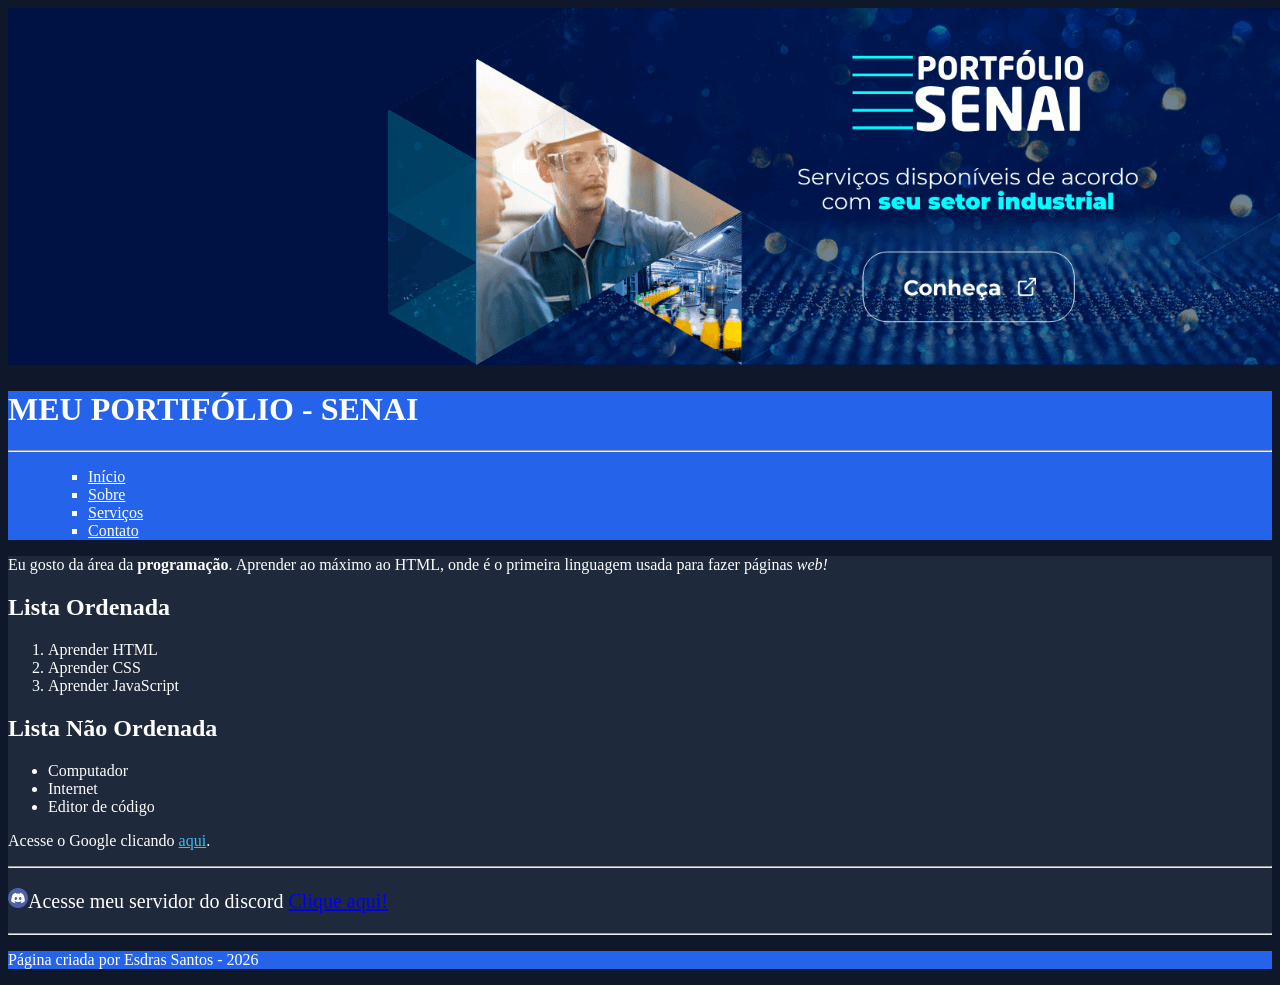
==== index.html @ 599eec87 "Add files via upload" ====
<!DOCTYPE html>
<html lang="pt-br">

<head>
    <link rel="shortcut icon" href="./IMG/senai_sc_logo.jpg" type="image/x-icon">
    <meta charset="UTF-8">
    <meta name="author" content="Esdras">
    <meta name="description" content="Página HTML simples para atividade prática SENAI!">
    <title>Atividade Prática - HTML</title>
</head>

<body style="background-color: #0f172a; color: white;">

    <main>
        <section class="banner"><img src="./IMG/banner-portfolio-senai[105527]_267825_img.png" alt=""></section>
        <header style="background-color: #2563eb;">
            <h1>MEU PORTIFÓLIO - SENAI</h1>
            <hr>
            <menu>
                <ul type="square">
                    <li><a href="./index.html" style="color: white;">Início</a></li>
                    <li><a href="./sobre.html" style="color: white;">Sobre</a></li>
                    <li><a href="./servicos.html" style="color: white;">Serviços</a></li>
                    <li><a href="./contato.html" style="color: white;">Contato</a></li>
                </ul>
            </menu>
        </header>
    </main>
    <main style="background-color: #1e293b;">
        <p>
            Eu gosto da área da <strong>programação</strong>. Aprender ao máximo ao HTML, onde é o primeira linguagem
            usada para fazer páginas <em>web!</em>
        </p>

        <h2>Lista Ordenada</h2>
        <ol>
            <li>Aprender HTML</li>
            <li>Aprender CSS</li>
            <li>Aprender JavaScript</li>
        </ol>

        <h2>Lista Não Ordenada</h2>
        <ul>
            <li>Computador</li>
            <li>Internet</li>
            <li>Editor de código</li>
        </ul>

        <p>
            Acesse o Google clicando
            <a href="https://www.google.com" target="_blank" style="color: #38bdf8;">aqui</a>.
        </p>
        <hr>
        <p style="font-size: 20px;">
            <img src="./IMG/Discord Logo.png" width="20px" alt="">Acesse meu servidor do discord <a href="https://discord.gg/hBRftxHkmn">Clique aqui!</a>
        </p>
        <hr>
    </main>

    <footer style="background-color: #2563eb;">
        <p>Página criada por Esdras Santos - 2026</p>
    </footer>
</body>

</html>
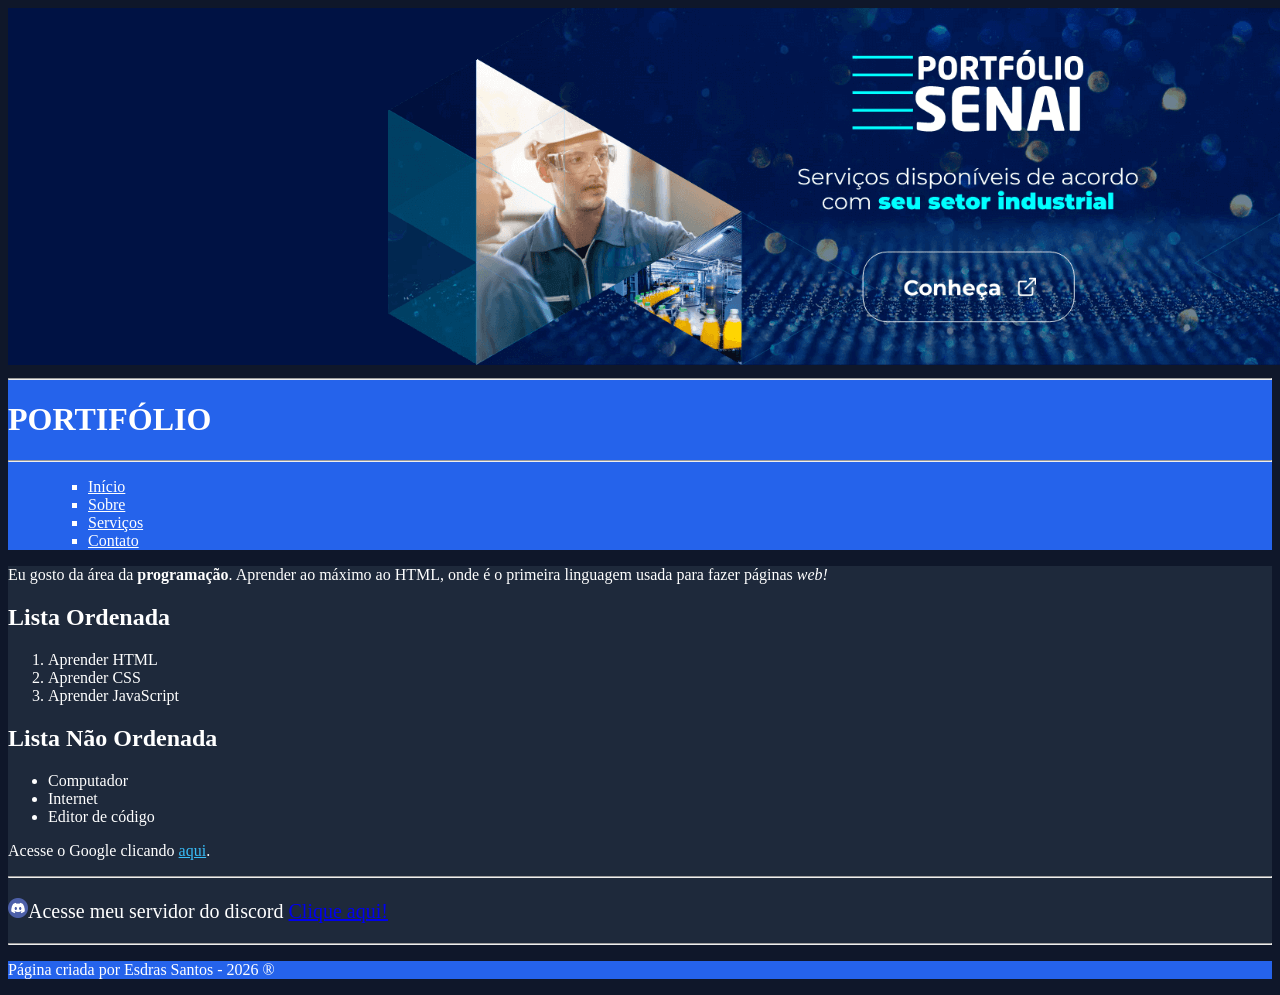
==== commit 825453a5: "Update index.html" ====
--- a/index.html
+++ b/index.html
@@ -4,9 +4,11 @@
 <head>
     <link rel="shortcut icon" href="./IMG/senai_sc_logo.jpg" type="image/x-icon">
     <meta charset="UTF-8">
+    <meta name="keyboard" content="senai, portifolio, pw">
     <meta name="author" content="Esdras">
     <meta name="description" content="Página HTML simples para atividade prática SENAI!">
-    <title>Atividade Prática - HTML</title>
+    <link rel="stylesheet" href="./CSS/style.css">
+    <title>Portifólio</title>
 </head>
 
 <body style="background-color: #0f172a; color: white;">
@@ -14,7 +16,8 @@
     <main>
         <section class="banner"><img src="./IMG/banner-portfolio-senai[105527]_267825_img.png" alt=""></section>
         <header style="background-color: #2563eb;">
-            <h1>MEU PORTIFÓLIO - SENAI</h1>
+            <hr>
+            <h1>PORTIFÓLIO</h1>
             <hr>
             <menu>
                 <ul type="square">
@@ -52,14 +55,15 @@
         </p>
         <hr>
         <p style="font-size: 20px;">
-            <img src="./IMG/Discord Logo.png" width="20px" alt="">Acesse meu servidor do discord <a href="https://discord.gg/hBRftxHkmn">Clique aqui!</a>
+            <img src="./IMG/Discord Logo.png" width="20px" alt="">Acesse meu servidor do discord <a
+                href="https://discord.gg/hBRftxHkmn">Clique aqui!</a>
         </p>
         <hr>
     </main>
 
     <footer style="background-color: #2563eb;">
-        <p>Página criada por Esdras Santos - 2026</p>
+        <p>Página criada por Esdras Santos - 2026 ®</p>
     </footer>
 </body>
 
-</html>+</html>
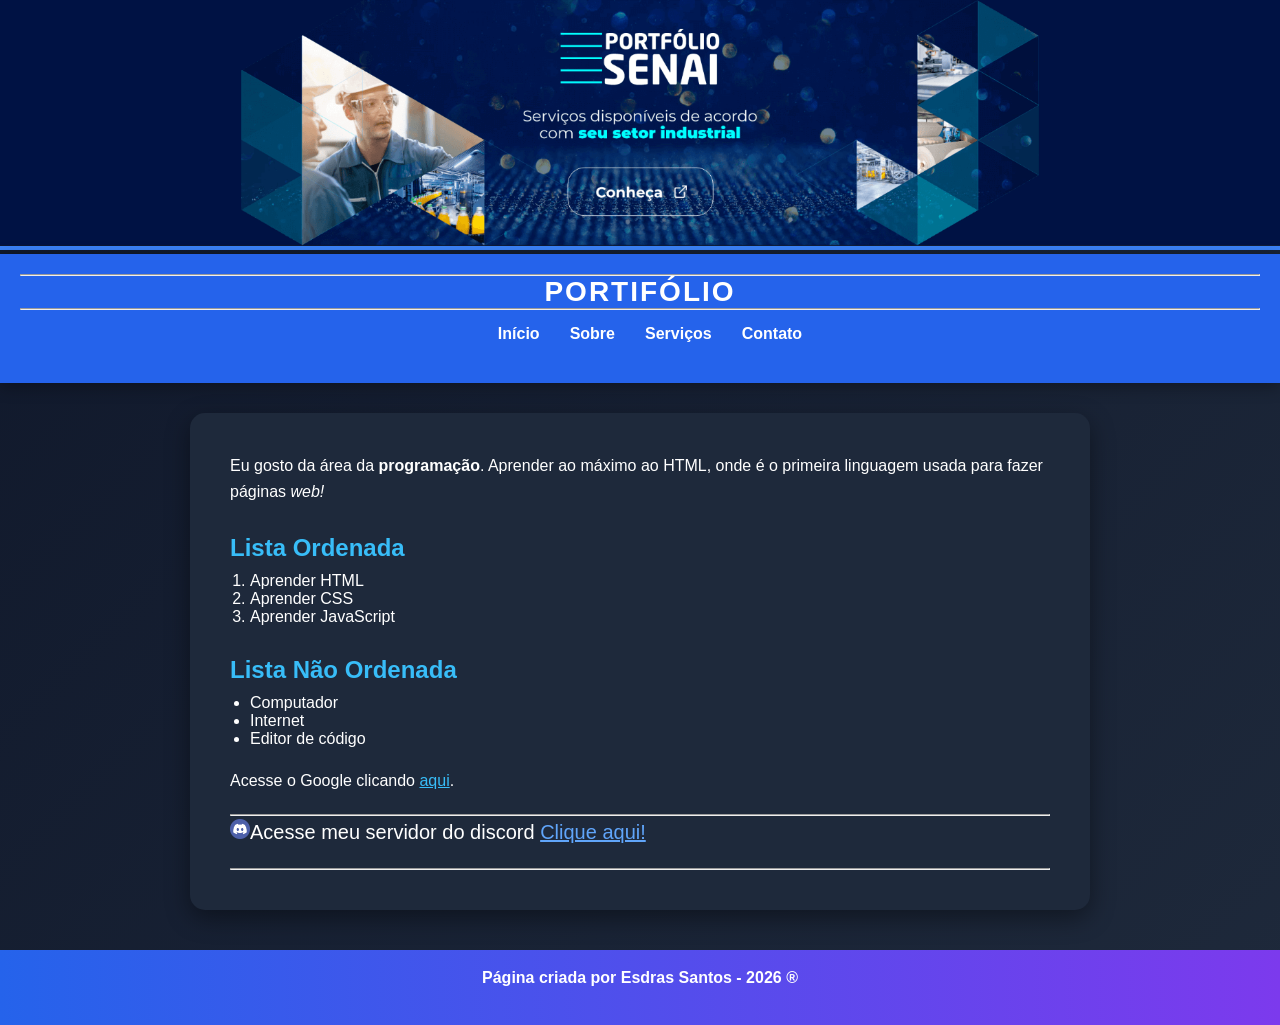
==== commit 40a6ffa2: "Update index.html" ====
--- a/CSS/style.css
+++ b/CSS/style.css
@@ -0,0 +1,221 @@
+/* RESET */
+* {
+    margin: 0;
+    padding: 0;
+    box-sizing: border-box;
+}
+
+/* FONTE MODERNA */
+body {
+    font-family: 'Segoe UI', Tahoma, Geneva, Verdana, sans-serif;
+    background: linear-gradient(135deg, #0f172a, #1e293b);
+    color: white;
+}
+
+/* BANNER */
+.banner img {
+    width: 100%;
+    height: 250px;
+    object-fit: cover;
+    border-bottom: 4px solid #3b82f6;
+}
+
+/* HEADER */
+header {
+    background: rgba(37, 99, 235, 0.9);
+    backdrop-filter: blur(10px);
+    text-align: center;
+    padding: 20px;
+    box-shadow: 0 4px 15px rgba(0,0,0,0.3);
+}
+
+header h1 {
+    font-size: 28px;
+    letter-spacing: 2px;
+}
+
+/* MENU */
+menu ul {
+    list-style: none;
+    display: flex;
+    justify-content: center;
+    gap: 30px;
+    margin-top: 15px;
+}
+
+menu a {
+    text-decoration: none;
+    color: white;
+    font-weight: bold;
+    transition: 0.3s;
+    position: relative;
+}
+
+/* Efeito hover animado */
+menu a::after {
+    content: "";
+    position: absolute;
+    width: 0%;
+    height: 2px;
+    background: #38bdf8;
+    left: 0;
+    bottom: -5px;
+    transition: 0.3s;
+}
+
+menu a:hover::after {
+    width: 100%;
+}
+
+menu a:hover {
+    color: #38bdf8;
+}
+
+/* MAIN */
+main:nth-of-type(2) {
+    padding: 40px;
+    max-width: 900px;
+    margin: auto;
+}
+
+/* TEXTOS */
+p {
+    margin-bottom: 20px;
+    line-height: 1.6;
+}
+
+h2 {
+    margin-top: 30px;
+    margin-bottom: 10px;
+    color: #38bdf8;
+}
+
+/* LISTAS */
+ol, ul {
+    margin-left: 20px;
+    margin-bottom: 20px;
+}
+
+/* LINKS */
+a {
+    color: #60a5fa;
+    transition: 0.3s;
+}
+
+a:hover {
+    color: #a78bfa;
+}
+
+/* CARD STYLE PARA SEÇÕES */
+main:nth-of-type(2) {
+    background: rgba(255, 255, 255, 0.05);
+    border-radius: 15px;
+    box-shadow: 0 8px 25px rgba(0,0,0,0.4);
+    margin-top: 30px;
+}
+
+/* FOOTER */
+footer {
+    text-align: center;
+    padding: 15px;
+    margin-top: 40px;
+    background: linear-gradient(90deg, #2563eb, #7c3aed);
+    font-weight: bold;
+}
+
+/* ANIMAÇÃO SUAVE AO CARREGAR */
+main {
+    animation: fadeIn 1s ease-in-out;
+}
+
+@keyframes fadeIn {
+    from {
+        opacity: 0;
+        transform: translateY(20px);
+    }
+    to {
+        opacity: 1;
+        transform: translateY(0);
+    }
+}
+
+/* DESTAQUE NA PÁGINA ATUAL */
+nav a[href="sobre.html"] {
+    color: #38bdf8;
+    border-bottom: 2px solid #38bdf8;
+}
+
+/* CARDS DE SERVIÇOS */
+.cards {
+    display: grid;
+    grid-template-columns: repeat(auto-fit, minmax(220px, 1fr));
+    gap: 20px;
+    margin-top: 30px;
+}
+
+.card {
+    background: rgba(255, 255, 255, 0.05);
+    padding: 20px;
+    border-radius: 15px;
+    transition: 0.3s;
+    box-shadow: 0 8px 20px rgba(0,0,0,0.3);
+}
+
+.card:hover {
+    transform: translateY(-8px);
+    background: rgba(59, 130, 246, 0.2);
+}
+
+.card h3 {
+    margin-bottom: 10px;
+    color: #38bdf8;
+}
+
+/* FORMULÁRIO */
+form {
+    margin-top: 30px;
+}
+
+fieldset {
+    border: 1px solid rgba(255,255,255,0.2);
+    padding: 20px;
+    border-radius: 15px;
+    display: flex;
+    flex-direction: column;
+    gap: 10px;
+}
+
+legend {
+    color: #38bdf8;
+    font-weight: bold;
+}
+
+input {
+    padding: 8px;
+    border-radius: 8px;
+    border: none;
+    outline: none;
+}
+
+input:focus {
+    box-shadow: 0 0 5px #38bdf8;
+}
+
+.inline {
+    display: flex;
+    gap: 15px;
+    align-items: center;
+}
+
+.btn {
+    margin-top: 15px;
+    background: linear-gradient(90deg, #2563eb, #7c3aed);
+    color: white;
+    font-weight: bold;
+    cursor: pointer;
+    transition: 0.3s;
+}
+
+.btn:hover {
+    transform: scale(1.05);
+}
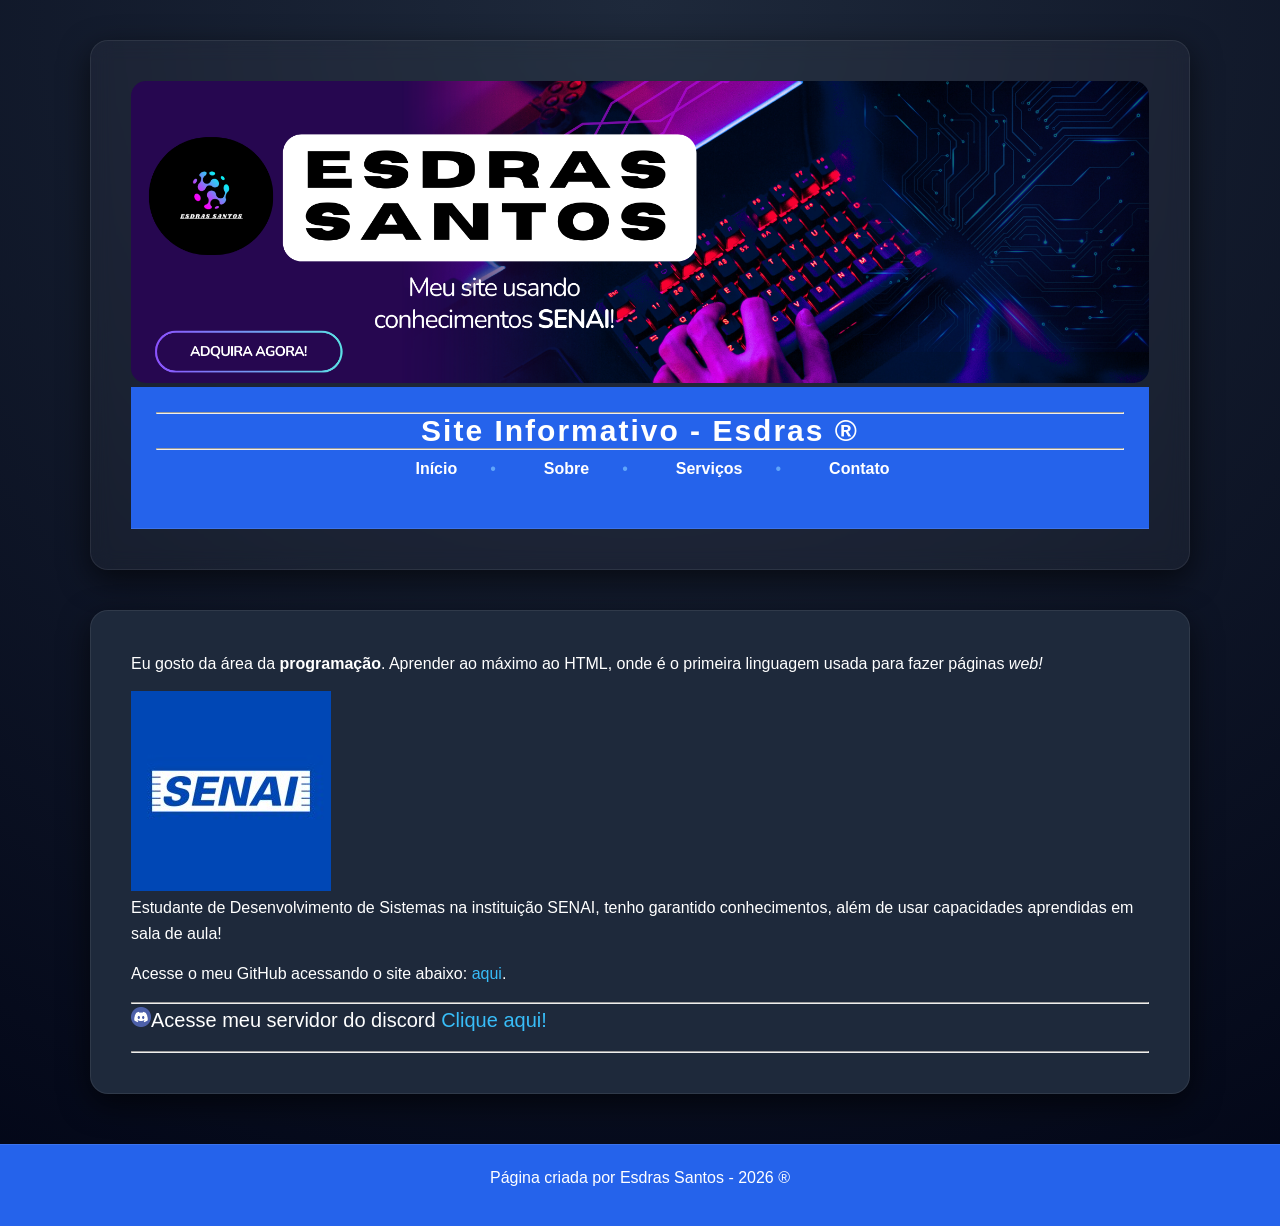
==== commit 0b48c249: "Update index.html" ====
--- a/index.html
+++ b/index.html
@@ -2,25 +2,25 @@
 <html lang="pt-br">
 
 <head>
-    <link rel="shortcut icon" href="./IMG/senai_sc_logo.jpg" type="image/x-icon">
+    <link rel="shortcut icon" href="./IMG/Blue Pink Modern Technology Logo Design.png" type="image/x-icon">
     <meta charset="UTF-8">
     <meta name="keyboard" content="senai, portifolio, pw">
     <meta name="author" content="Esdras">
     <meta name="description" content="Página HTML simples para atividade prática SENAI!">
     <link rel="stylesheet" href="./CSS/style.css">
-    <title>Portifólio</title>
+    <title>Esdras Santos - Site ®</title>
 </head>
 
 <body style="background-color: #0f172a; color: white;">
 
     <main>
-        <section class="banner"><img src="./IMG/banner-portfolio-senai[105527]_267825_img.png" alt=""></section>
+        <section class="banner"><img src="./IMG/Banner para mercado shops mês dos pais gamer eletronicos neon lilás .png" alt=""></section>
         <header style="background-color: #2563eb;">
             <hr>
-            <h1>PORTIFÓLIO</h1>
+            <h1>Site Informativo - Esdras ®</h1>
             <hr>
             <menu>
-                <ul type="square">
+                <ul>
                     <li><a href="./index.html" style="color: white;">Início</a></li>
                     <li><a href="./sobre.html" style="color: white;">Sobre</a></li>
                     <li><a href="./servicos.html" style="color: white;">Serviços</a></li>
@@ -35,23 +35,12 @@
             usada para fazer páginas <em>web!</em>
         </p>
 
-        <h2>Lista Ordenada</h2>
-        <ol>
-            <li>Aprender HTML</li>
-            <li>Aprender CSS</li>
-            <li>Aprender JavaScript</li>
-        </ol>
-
-        <h2>Lista Não Ordenada</h2>
-        <ul>
-            <li>Computador</li>
-            <li>Internet</li>
-            <li>Editor de código</li>
-        </ul>
-
+        <img src="./IMG/senai_sc_logo.jpg" alt="">
+        
+        <p>Estudante de Desenvolvimento de Sistemas na instituição SENAI, tenho garantido conhecimentos, além de usar capacidades aprendidas em sala de aula!</p>
         <p>
-            Acesse o Google clicando
-            <a href="https://www.google.com" target="_blank" style="color: #38bdf8;">aqui</a>.
+            Acesse o meu GitHub acessando o site abaixo:
+            <a href="https://github.com/Esdras179" target="_blank" style="color: #38bdf8;">aqui</a>.
         </p>
         <hr>
         <p style="font-size: 20px;">
--- a/CSS/style.css
+++ b/CSS/style.css
@@ -1,36 +1,31 @@
-/* RESET */
+/* RESET GLOBAL */
 * {
     margin: 0;
     padding: 0;
     box-sizing: border-box;
 }
 
-/* FONTE MODERNA */
+/* BODY */
 body {
-    font-family: 'Segoe UI', Tahoma, Geneva, Verdana, sans-serif;
-    background: linear-gradient(135deg, #0f172a, #1e293b);
-    color: white;
-}
-
-/* BANNER */
-.banner img {
-    width: 100%;
-    height: 250px;
-    object-fit: cover;
-    border-bottom: 4px solid #3b82f6;
+    font-family: 'Segoe UI', sans-serif;
+    background: radial-gradient(circle at top, #1e293b, #020617);
+    color: #e2e8f0;
+    min-height: 100vh;
 }
 
 /* HEADER */
 header {
-    background: rgba(37, 99, 235, 0.9);
-    backdrop-filter: blur(10px);
+    background: rgba(255, 255, 255, 0.05);
+    backdrop-filter: blur(12px);
+    border-bottom: 1px solid rgba(255, 255, 255, 0.1);
+    padding: 25px;
     text-align: center;
-    padding: 20px;
-    box-shadow: 0 4px 15px rgba(0,0,0,0.3);
-}
-
+}
+
+/* TÍTULO */
 header h1 {
-    font-size: 28px;
+    font-size: 30px;
+    font-weight: 600;
     letter-spacing: 2px;
 }
 
@@ -39,183 +34,204 @@
     list-style: none;
     display: flex;
     justify-content: center;
-    gap: 30px;
-    margin-top: 15px;
-}
-
+    gap: 25px;
+    padding: 10px;
+}
+
+menu li{
+position:relative;
+}
+
+menu li:not(:last-child)::after{
+content:"•";
+margin-left:25px;
+color:#60a5fa;
+}
+
+/* LINKS MENU */
 menu a {
+    position: relative;
     text-decoration: none;
     color: white;
     font-weight: bold;
+    font-size: 16px;
+    padding: 5px 8px;
     transition: 0.3s;
-    position: relative;
-}
-
-/* Efeito hover animado */
+}
+
+menu a:hover {
+    color: #38bdf8;
+    transform: translateY(-2px);
+}
+
+/* HOVER MENU */
+menu ul {
+    display: flex;
+    justify-content: center;
+    gap: 40px;
+    padding: 10px;
+}
+
+/* LINHA ANIMADA */
 menu a::after {
     content: "";
     position: absolute;
+    left: 0;
+    bottom: -4px;
     width: 0%;
     height: 2px;
-    background: #38bdf8;
-    left: 0;
-    bottom: -5px;
-    transition: 0.3s;
-}
-
+    background: linear-gradient(90deg, #3b82f6, #8b5cf6);
+    transition: 0.4s;
+}
+
+/* ANIMAÇÃO */
 menu a:hover::after {
     width: 100%;
 }
 
-menu a:hover {
-    color: #38bdf8;
-}
-
-/* MAIN */
-main:nth-of-type(2) {
+/* CONTEÚDO */
+main {
+    max-width: 1100px;
+    margin: 40px auto;
     padding: 40px;
-    max-width: 900px;
-    margin: auto;
-}
-
-/* TEXTOS */
+
+    background: rgba(255, 255, 255, 0.04);
+    backdrop-filter: blur(10px);
+
+    border-radius: 18px;
+    border: 1px solid rgba(255, 255, 255, 0.08);
+
+    box-shadow:
+        0 10px 30px rgba(0, 0, 0, 0.6);
+
+    animation: fadeUp 0.8s ease;
+}
+
+/* TÍTULOS */
+h2 {
+    font-size: 28px;
+    margin-bottom: 20px;
+    color: #60a5fa;
+}
+
+h3 {
+    margin-top: 25px;
+    color: #a78bfa;
+}
+
+/* PARÁGRAFOS */
 p {
-    margin-bottom: 20px;
     line-height: 1.6;
-}
-
-h2 {
-    margin-top: 30px;
-    margin-bottom: 10px;
-    color: #38bdf8;
-}
-
-/* LISTAS */
-ol, ul {
-    margin-left: 20px;
-    margin-bottom: 20px;
+    margin-bottom: 15px;
 }
 
 /* LINKS */
 a {
+    color: #38bdf8;
+    text-decoration: none;
+}
+
+a:hover {
+    text-decoration: underline;
+}
+
+/* LISTAS */
+ul,
+ol {
+    margin-left: 25px;
+    margin-bottom: 15px;
+}
+
+/* FORMULÁRIO */
+fieldset {
+    border: 1px solid rgba(255, 255, 255, 0.2);
+    border-radius: 12px;
+    padding: 20px;
+    margin-top: 20px;
+}
+
+legend {
     color: #60a5fa;
+    font-weight: bold;
+}
+
+/* INPUTS */
+input {
+    padding: 8px;
+    border-radius: 8px;
+    border: none;
+    margin: 5px;
+}
+
+/* BOTÃO */
+input[type=submit] {
+    background: linear-gradient(90deg, #3b82f6, #8b5cf6);
+    color: white;
+    font-weight: bold;
+    cursor: pointer;
+    padding: 10px 18px;
     transition: 0.3s;
 }
 
-a:hover {
-    color: #a78bfa;
-}
-
-/* CARD STYLE PARA SEÇÕES */
-main:nth-of-type(2) {
-    background: rgba(255, 255, 255, 0.05);
+/* HOVER BOTÃO */
+input[type=submit]:hover {
+    transform: scale(1.05);
+    box-shadow: 0 0 12px rgba(139, 92, 246, 0.8);
+}
+
+/* MAPA */
+iframe {
+    width: 100%;
+    margin-top: 30px;
     border-radius: 15px;
-    box-shadow: 0 8px 25px rgba(0,0,0,0.4);
-    margin-top: 30px;
+    box-shadow: 0 8px 25px rgba(0, 0, 0, 0.5);
 }
 
 /* FOOTER */
 footer {
     text-align: center;
-    padding: 15px;
-    margin-top: 40px;
-    background: linear-gradient(90deg, #2563eb, #7c3aed);
-    font-weight: bold;
-}
-
-/* ANIMAÇÃO SUAVE AO CARREGAR */
-main {
-    animation: fadeIn 1s ease-in-out;
-}
-
-@keyframes fadeIn {
+    padding: 20px;
+    margin-top: 50px;
+    background: rgba(255, 255, 255, 0.04);
+    border-top: 1px solid rgba(255, 255, 255, 0.1);
+}
+
+/* ANIMAÇÃO */
+@keyframes fadeUp {
+
     from {
         opacity: 0;
         transform: translateY(20px);
     }
+
     to {
         opacity: 1;
         transform: translateY(0);
     }
-}
-
-/* DESTAQUE NA PÁGINA ATUAL */
-nav a[href="sobre.html"] {
-    color: #38bdf8;
-    border-bottom: 2px solid #38bdf8;
-}
-
-/* CARDS DE SERVIÇOS */
-.cards {
-    display: grid;
-    grid-template-columns: repeat(auto-fit, minmax(220px, 1fr));
-    gap: 20px;
-    margin-top: 30px;
-}
-
-.card {
-    background: rgba(255, 255, 255, 0.05);
-    padding: 20px;
+
+}
+
+.botao {
+    background: linear-gradient(90deg, #3b82f6, #8b5cf6);
+    padding: 12px 25px;
+    border-radius: 30px;
+    color: white;
+    font-weight: bold;
+    text-decoration: none;
+    transition: 0.3s;
+}
+
+.botao:hover {
+    transform: scale(1.05);
+    box-shadow: 0 0 15px rgba(139, 92, 246, 0.8);
+}
+
+.banner img {
+    width: 100%;
     border-radius: 15px;
-    transition: 0.3s;
-    box-shadow: 0 8px 20px rgba(0,0,0,0.3);
-}
-
-.card:hover {
-    transform: translateY(-8px);
-    background: rgba(59, 130, 246, 0.2);
-}
-
-.card h3 {
-    margin-bottom: 10px;
-    color: #38bdf8;
-}
-
-/* FORMULÁRIO */
-form {
-    margin-top: 30px;
-}
-
-fieldset {
-    border: 1px solid rgba(255,255,255,0.2);
-    padding: 20px;
-    border-radius: 15px;
-    display: flex;
-    flex-direction: column;
-    gap: 10px;
-}
-
-legend {
-    color: #38bdf8;
-    font-weight: bold;
-}
-
-input {
-    padding: 8px;
-    border-radius: 8px;
-    border: none;
-    outline: none;
-}
-
-input:focus {
-    box-shadow: 0 0 5px #38bdf8;
-}
-
-.inline {
-    display: flex;
-    gap: 15px;
-    align-items: center;
-}
-
-.btn {
-    margin-top: 15px;
-    background: linear-gradient(90deg, #2563eb, #7c3aed);
-    color: white;
-    font-weight: bold;
-    cursor: pointer;
-    transition: 0.3s;
-}
-
-.btn:hover {
-    transform: scale(1.05);
-}+    transition: 0.5s;
+}
+
+.banner img:hover {
+    transform: scale(1.02);
+}
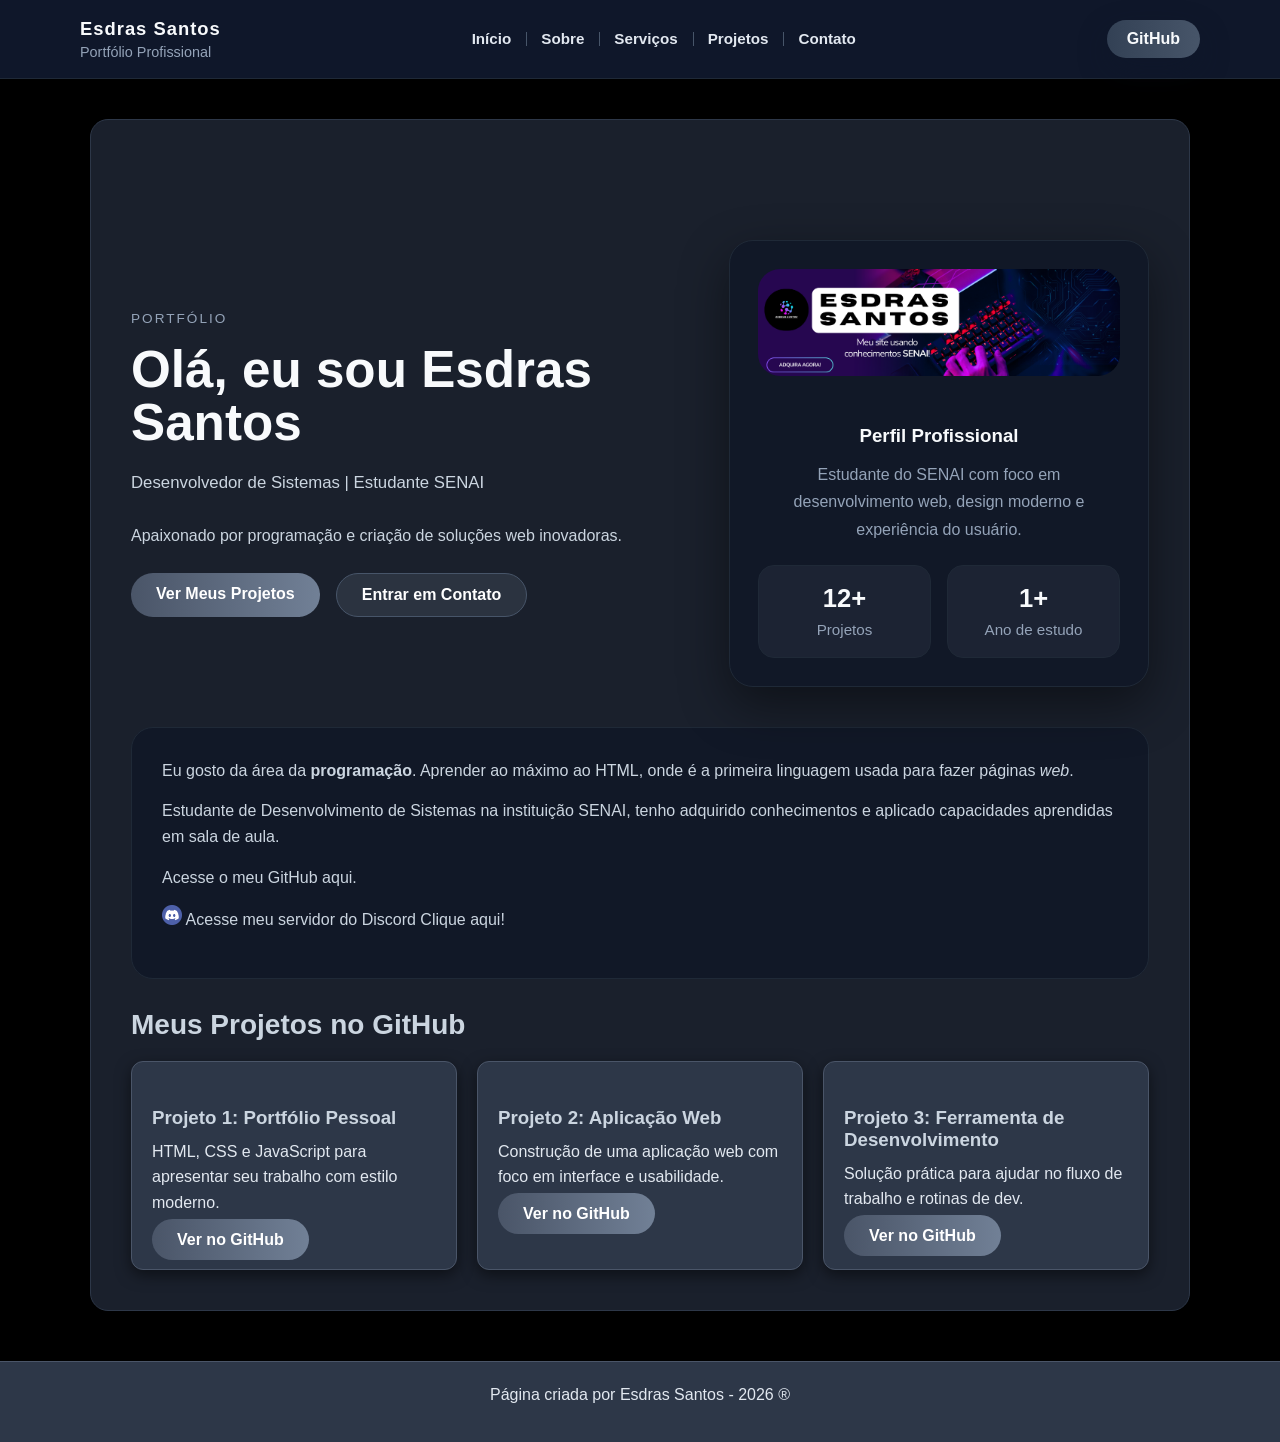
==== commit c6a99637: "Add files via upload" ====
--- a/index.html
+++ b/index.html
@@ -11,46 +11,87 @@
     <title>Esdras Santos - Site ®</title>
 </head>
 
-<body style="background-color: #0f172a; color: white;">
+<body>
+    <header>
+        <div class="header-container">
+            <div class="brand">
+                <div class="logo">Esdras Santos</div>
+                <small>Portfólio Profissional</small>
+            </div>
+            <nav class="site-nav">
+                <ul>
+                    <li><a href="./index.html">Início</a></li>
+                    <li><a href="./sobre.html">Sobre</a></li>
+                    <li><a href="./servicos.html">Serviços</a></li>
+                    <li><a href="#projetos">Projetos</a></li>
+                    <li><a href="./contato.html">Contato</a></li>
+                </ul>
+            </nav>
+            <a href="https://github.com/Esdras179" target="_blank" class="nav-button">GitHub</a>
+        </div>
+    </header>
 
     <main>
-        <section class="banner"><img src="./IMG/Banner para mercado shops mês dos pais gamer eletronicos neon lilás .png" alt=""></section>
-        <header style="background-color: #2563eb;">
-            <hr>
-            <h1>Site Informativo - Esdras ®</h1>
-            <hr>
-            <menu>
-                <ul>
-                    <li><a href="./index.html" style="color: white;">Início</a></li>
-                    <li><a href="./sobre.html" style="color: white;">Sobre</a></li>
-                    <li><a href="./servicos.html" style="color: white;">Serviços</a></li>
-                    <li><a href="./contato.html" style="color: white;">Contato</a></li>
-                </ul>
-            </menu>
-        </header>
-    </main>
-    <main style="background-color: #1e293b;">
-        <p>
-            Eu gosto da área da <strong>programação</strong>. Aprender ao máximo ao HTML, onde é o primeira linguagem
-            usada para fazer páginas <em>web!</em>
-        </p>
+        <section class="hero">
+            <div class="hero-grid">
+                <div class="hero-text">
+                    <span class="eyebrow">Portfólio</span>
+                    <h1>Olá, eu sou Esdras Santos</h1>
+                    <p class="hero-subtitle">Desenvolvedor de Sistemas | Estudante SENAI</p>
+                    <p>Apaixonado por programação e criação de soluções web inovadoras.</p>
+                    <div class="hero-actions">
+                        <a href="#projetos" class="botao">Ver Meus Projetos</a>
+                        <a href="./contato.html" class="botao secondary">Entrar em Contato</a>
+                    </div>
+                </div>
+                <div class="hero-card">
+                    <img src="./IMG/Banner para mercado shops mês dos pais gamer eletronicos neon lilás .png" alt="Foto de perfil">
+                    <h3>Perfil Profissional</h3>
+                    <p>Estudante do SENAI com foco em desenvolvimento web, design moderno e experiência do usuário.</p>
+                    <div class="hero-stats">
+                        <div>
+                            <strong>12+</strong>
+                            <span>Projetos</span>
+                        </div>
+                        <div>
+                            <strong>1+</strong>
+                            <span>Ano de estudo</span>
+                        </div>
+                    </div>
+                </div>
+            </div>
+        </section>
 
-        <img src="./IMG/senai_sc_logo.jpg" alt="">
-        
-        <p>Estudante de Desenvolvimento de Sistemas na instituição SENAI, tenho garantido conhecimentos, além de usar capacidades aprendidas em sala de aula!</p>
-        <p>
-            Acesse o meu GitHub acessando o site abaixo:
-            <a href="https://github.com/Esdras179" target="_blank" style="color: #38bdf8;">aqui</a>.
-        </p>
-        <hr>
-        <p style="font-size: 20px;">
-            <img src="./IMG/Discord Logo.png" width="20px" alt="">Acesse meu servidor do discord <a
-                href="https://discord.gg/hBRftxHkmn">Clique aqui!</a>
-        </p>
-        <hr>
+        <section class="intro">
+            <p>Eu gosto da área da <strong>programação</strong>. Aprender ao máximo ao HTML, onde é a primeira linguagem usada para fazer páginas <em>web</em>.</p>
+            <p>Estudante de Desenvolvimento de Sistemas na instituição SENAI, tenho adquirido conhecimentos e aplicado capacidades aprendidas em sala de aula.</p>
+            <p>Acesse o meu GitHub <a href="https://github.com/Esdras179" target="_blank">aqui</a>.</p>
+            <p class="discord-line"><img src="./IMG/Discord Logo.png" width="20px" alt="Discord"> Acesse meu servidor do Discord <a href="https://discord.gg/hBRftxHkmn" target="_blank">Clique aqui!</a></p>
+        </section>
+
+        <section id="projetos" class="projects-section">
+            <h2>Meus Projetos no GitHub</h2>
+            <div class="projetos-grid">
+                <div class="projeto-card">
+                    <h3>Projeto 1: Portfólio Pessoal</h3>
+                    <p>HTML, CSS e JavaScript para apresentar seu trabalho com estilo moderno.</p>
+                    <a href="https://github.com/Esdras179/projeto1" target="_blank" class="botao">Ver no GitHub</a>
+                </div>
+                <div class="projeto-card">
+                    <h3>Projeto 2: Aplicação Web</h3>
+                    <p>Construção de uma aplicação web com foco em interface e usabilidade.</p>
+                    <a href="https://github.com/Esdras179/projeto2" target="_blank" class="botao">Ver no GitHub</a>
+                </div>
+                <div class="projeto-card">
+                    <h3>Projeto 3: Ferramenta de Desenvolvimento</h3>
+                    <p>Solução prática para ajudar no fluxo de trabalho e rotinas de dev.</p>
+                    <a href="https://github.com/Esdras179/projeto3" target="_blank" class="botao">Ver no GitHub</a>
+                </div>
+            </div>
+        </section>
     </main>
 
-    <footer style="background-color: #2563eb;">
+    <footer>
         <p>Página criada por Esdras Santos - 2026 ®</p>
     </footer>
 </body>
--- a/CSS/style.css
+++ b/CSS/style.css
@@ -4,157 +4,147 @@
     padding: 0;
     box-sizing: border-box;
 }
-
 /* BODY */
 body {
     font-family: 'Segoe UI', sans-serif;
-    background: radial-gradient(circle at top, #1e293b, #020617);
-    color: #e2e8f0;
+    background: #000000; /* Preto sólido */
+    color: #e2e8f0; /* Cinza claro para texto */
     min-height: 100vh;
 }
-
 /* HEADER */
 header {
-    background: rgba(255, 255, 255, 0.05);
-    backdrop-filter: blur(12px);
-    border-bottom: 1px solid rgba(255, 255, 255, 0.1);
-    padding: 25px;
-    text-align: center;
-}
-
-/* TÍTULO */
-header h1 {
-    font-size: 30px;
-    font-weight: 600;
-    letter-spacing: 2px;
-}
-
-/* MENU */
-menu ul {
+    background: #0f172a;
+    border-bottom: 1px solid #1f2937;
+    position: sticky;
+    top: 0;
+    z-index: 10;
+}
+.header-container {
+    max-width: 1180px;
+    margin: 0 auto;
+    padding: 18px 30px;
+    display: flex;
+    align-items: center;
+    justify-content: space-between;
+    gap: 20px;
+}
+.brand {
+    display: flex;
+    flex-direction: column;
+    gap: 4px;
+    text-align: left;
+}
+.logo {
+    color: #f8fafc;
+    font-weight: 700;
+    letter-spacing: 1px;
+    font-size: 1.15rem;
+}
+.brand small {
+    color: #94a3b8;
+    font-size: 0.9rem;
+}
+.site-nav ul {
     list-style: none;
     display: flex;
-    justify-content: center;
-    gap: 25px;
-    padding: 10px;
-}
-
-menu li{
-position:relative;
-}
-
-menu li:not(:last-child)::after{
-content:"•";
-margin-left:25px;
-color:#60a5fa;
-}
-
-/* LINKS MENU */
-menu a {
+    gap: 30px;
+    align-items: center;
+    padding: 0;
+    margin: 0;
+}
+.site-nav li {
     position: relative;
-    text-decoration: none;
-    color: white;
-    font-weight: bold;
-    font-size: 16px;
-    padding: 5px 8px;
-    transition: 0.3s;
-}
-
-menu a:hover {
-    color: #38bdf8;
-    transform: translateY(-2px);
-}
-
-/* HOVER MENU */
-menu ul {
-    display: flex;
-    justify-content: center;
-    gap: 40px;
-    padding: 10px;
-}
-
-/* LINHA ANIMADA */
-menu a::after {
+}
+.site-nav li:not(:last-child)::after {
     content: "";
     position: absolute;
-    left: 0;
-    bottom: -4px;
-    width: 0%;
-    height: 2px;
-    background: linear-gradient(90deg, #3b82f6, #8b5cf6);
-    transition: 0.4s;
-}
-
-/* ANIMAÇÃO */
-menu a:hover::after {
-    width: 100%;
-}
-
+    right: -16px;
+    top: 50%;
+    transform: translateY(-50%);
+    width: 1px;
+    height: 14px;
+    background: #475569;
+}
+.site-nav a {
+    text-decoration: none;
+    color: #e2e8f0;
+    font-weight: 600;
+    font-size: 0.95rem;
+    transition: 0.25s;
+}
+.site-nav a:hover {
+    color: #f8fafc;
+}
+.nav-button {
+    display: inline-flex;
+    align-items: center;
+    justify-content: center;
+    background: linear-gradient(90deg, #334155, #475569);
+    color: #f8fafc;
+    text-decoration: none;
+    padding: 10px 20px;
+    border-radius: 999px;
+    font-weight: 700;
+    transition: 0.3s;
+    box-shadow: 0 12px 30px rgba(15, 23, 42, 0.35);
+}
+.nav-button:hover {
+    transform: translateY(-2px);
+    background: linear-gradient(90deg, #475569, #64748b);
+}
 /* CONTEÚDO */
 main {
     max-width: 1100px;
     margin: 40px auto;
     padding: 40px;
-
-    background: rgba(255, 255, 255, 0.04);
+    background: #1a202c; /* Cinza escuro */
     backdrop-filter: blur(10px);
-
     border-radius: 18px;
-    border: 1px solid rgba(255, 255, 255, 0.08);
-
+    border: 1px solid #2d3748;
     box-shadow:
-        0 10px 30px rgba(0, 0, 0, 0.6);
-
+        0 10px 30px rgba(0, 0, 0, 0.8);
     animation: fadeUp 0.8s ease;
 }
-
 /* TÍTULOS */
 h2 {
     font-size: 28px;
     margin-bottom: 20px;
-    color: #60a5fa;
-}
-
+    color: #cbd5e0; /* Cinza claro */
+}
 h3 {
     margin-top: 25px;
-    color: #a78bfa;
-}
-
+    color: #a0aec0; /* Cinza médio */
+}
 /* PARÁGRAFOS */
 p {
     line-height: 1.6;
     margin-bottom: 15px;
 }
-
 /* LINKS */
 a {
-    color: #38bdf8;
+    color: #cbd5e0; /* Cinza claro */
     text-decoration: none;
 }
-
 a:hover {
     text-decoration: underline;
 }
-
 /* LISTAS */
 ul,
 ol {
     margin-left: 25px;
     margin-bottom: 15px;
 }
-
 /* FORMULÁRIO */
 fieldset {
-    border: 1px solid rgba(255, 255, 255, 0.2);
+    border: 1px solid #4a5568; /* Cinza médio */
     border-radius: 12px;
     padding: 20px;
     margin-top: 20px;
 }
-
 legend {
-    color: #60a5fa;
+    color: #cbd5e0; /* Cinza claro */
     font-weight: bold;
 }
-
 /* INPUTS */
 input {
     padding: 8px;
@@ -162,23 +152,20 @@
     border: none;
     margin: 5px;
 }
-
 /* BOTÃO */
 input[type=submit] {
-    background: linear-gradient(90deg, #3b82f6, #8b5cf6);
+    background: linear-gradient(90deg, #4a5568, #718096); /* Cinzas */
     color: white;
     font-weight: bold;
     cursor: pointer;
     padding: 10px 18px;
     transition: 0.3s;
 }
-
 /* HOVER BOTÃO */
 input[type=submit]:hover {
     transform: scale(1.05);
-    box-shadow: 0 0 12px rgba(139, 92, 246, 0.8);
-}
-
+    box-shadow: 0 0 12px rgba(113, 128, 150, 0.8);
+}
 /* MAPA */
 iframe {
     width: 100%;
@@ -186,33 +173,72 @@
     border-radius: 15px;
     box-shadow: 0 8px 25px rgba(0, 0, 0, 0.5);
 }
-
 /* FOOTER */
 footer {
     text-align: center;
     padding: 20px;
     margin-top: 50px;
-    background: rgba(255, 255, 255, 0.04);
-    border-top: 1px solid rgba(255, 255, 255, 0.1);
-}
-
+    background: #2d3748; /* Cinza escuro */
+    border-top: 1px solid #4a5568;
+}
 /* ANIMAÇÃO */
 @keyframes fadeUp {
-
     from {
         opacity: 0;
         transform: translateY(20px);
     }
-
     to {
         opacity: 1;
         transform: translateY(0);
     }
-
-}
-
+}
+
+/* Seção Hero */
+.hero {
+    padding: 80px 0 40px;
+}
+.hero-grid {
+    display: grid;
+    grid-template-columns: 1fr 420px;
+    gap: 40px;
+    align-items: center;
+}
+.hero-text {
+    max-width: 620px;
+}
+.eyebrow {
+    display: inline-block;
+    color: #94a3b8;
+    letter-spacing: 2px;
+    text-transform: uppercase;
+    font-size: 0.85rem;
+    margin-bottom: 18px;
+}
+.hero-text h1 {
+    font-size: clamp(3rem, 4vw, 4.5rem);
+    line-height: 1.02;
+    color: #f8fafc;
+    margin-bottom: 20px;
+}
+.hero-subtitle {
+    color: #cbd5e0;
+    font-size: 1.05rem;
+    margin-bottom: 18px;
+}
+.hero-text p {
+    color: #cbd5e0;
+    max-width: 580px;
+    line-height: 1.72;
+    margin-bottom: 24px;
+}
+.hero-actions {
+    display: flex;
+    flex-wrap: wrap;
+    gap: 16px;
+    margin-top: 24px;
+}
 .botao {
-    background: linear-gradient(90deg, #3b82f6, #8b5cf6);
+    background: linear-gradient(90deg, #4a5568, #718096); /* Cinzas */
     padding: 12px 25px;
     border-radius: 30px;
     color: white;
@@ -220,18 +246,155 @@
     text-decoration: none;
     transition: 0.3s;
 }
-
+.botao.secondary {
+    background: rgba(148, 163, 184, 0.14);
+    border: 1px solid #475569;
+}
 .botao:hover {
     transform: scale(1.05);
-    box-shadow: 0 0 15px rgba(139, 92, 246, 0.8);
-}
-
+    box-shadow: 0 0 15px rgba(113, 128, 150, 0.8);
+}
+.hero-card {
+    background: #111827;
+    border: 1px solid #1f2937;
+    border-radius: 24px;
+    padding: 28px;
+    box-shadow: 0 18px 50px rgba(0, 0, 0, 0.45);
+    display: flex;
+    flex-direction: column;
+    align-items: center;
+    text-align: center;
+}
+.hero-card img {
+    width: 100%;
+    border-radius: 22px;
+    object-fit: cover;
+    margin-bottom: 24px;
+}
+.hero-card h3 {
+    color: #f8fafc;
+    margin-bottom: 14px;
+}
+.hero-card p {
+    color: #94a3b8;
+    line-height: 1.7;
+    margin-bottom: 22px;
+}
+.hero-stats {
+    display: grid;
+    grid-template-columns: repeat(2, minmax(0, 1fr));
+    gap: 16px;
+    width: 100%;
+}
+.hero-stats div {
+    background: rgba(148, 163, 184, 0.08);
+    border: 1px solid #1f2937;
+    border-radius: 16px;
+    padding: 18px;
+}
+.hero-stats strong {
+    display: block;
+    font-size: 1.6rem;
+    color: #f8fafc;
+    margin-bottom: 8px;
+}
+.hero-stats span {
+    color: #94a3b8;
+    font-size: 0.95rem;
+}
+.intro {
+    background: #111827;
+    border: 1px solid #1f2937;
+    border-radius: 22px;
+    padding: 30px;
+    margin-bottom: 30px;
+}
+.intro p {
+    color: #cbd5e0;
+}
+.projects-section {
+    margin-top: 30px;
+}
 .banner img {
     width: 100%;
     border-radius: 15px;
     transition: 0.5s;
 }
-
 .banner img:hover {
     transform: scale(1.02);
 }
+/* Seção de Projetos */
+.projetos-grid {
+    display: grid;
+    grid-template-columns: repeat(auto-fit, minmax(300px, 1fr));
+    gap: 20px;
+    margin-top: 20px;
+}
+
+.projeto-card {
+    background: #2d3748; /* Cinza escuro */
+    border-radius: 12px;
+    padding: 20px;
+    border: 1px solid #4a5568;
+    box-shadow: 0 5px 15px rgba(0, 0, 0, 0.5);
+    transition: transform 0.3s, box-shadow 0.3s;
+}
+
+.projeto-card:hover {
+    transform: translateY(-5px);
+    box-shadow: 0 10px 25px rgba(0, 0, 0, 0.7);
+}
+
+.projeto-card h3 {
+    color: #cbd5e0; /* Cinza claro */
+    margin-bottom: 10px;
+}
+
+.projeto-card p {
+    margin-bottom: 15px;
+}
+
+/* Responsividade */
+@media (max-width: 1024px) {
+    .hero-grid {
+        grid-template-columns: 1fr;
+    }
+    .hero-card {
+        margin: 0 auto;
+        max-width: 520px;
+    }
+}
+
+@media (max-width: 768px) {
+    .header-container {
+        flex-direction: column;
+        align-items: flex-start;
+        gap: 18px;
+    }
+    .site-nav ul {
+        flex-wrap: wrap;
+        gap: 14px;
+    }
+    .nav-button {
+        width: 100%;
+        justify-content: center;
+    }
+    .hero-text h1 {
+        font-size: 2.4rem;
+    }
+    .hero-text p,
+    .hero-card p {
+        font-size: 1rem;
+    }
+    .hero-actions {
+        flex-direction: column;
+        align-items: stretch;
+    }
+    .hero-actions .botao {
+        width: 100%;
+        text-align: center;
+    }
+    .projetos-grid {
+        grid-template-columns: 1fr;
+    }
+}
